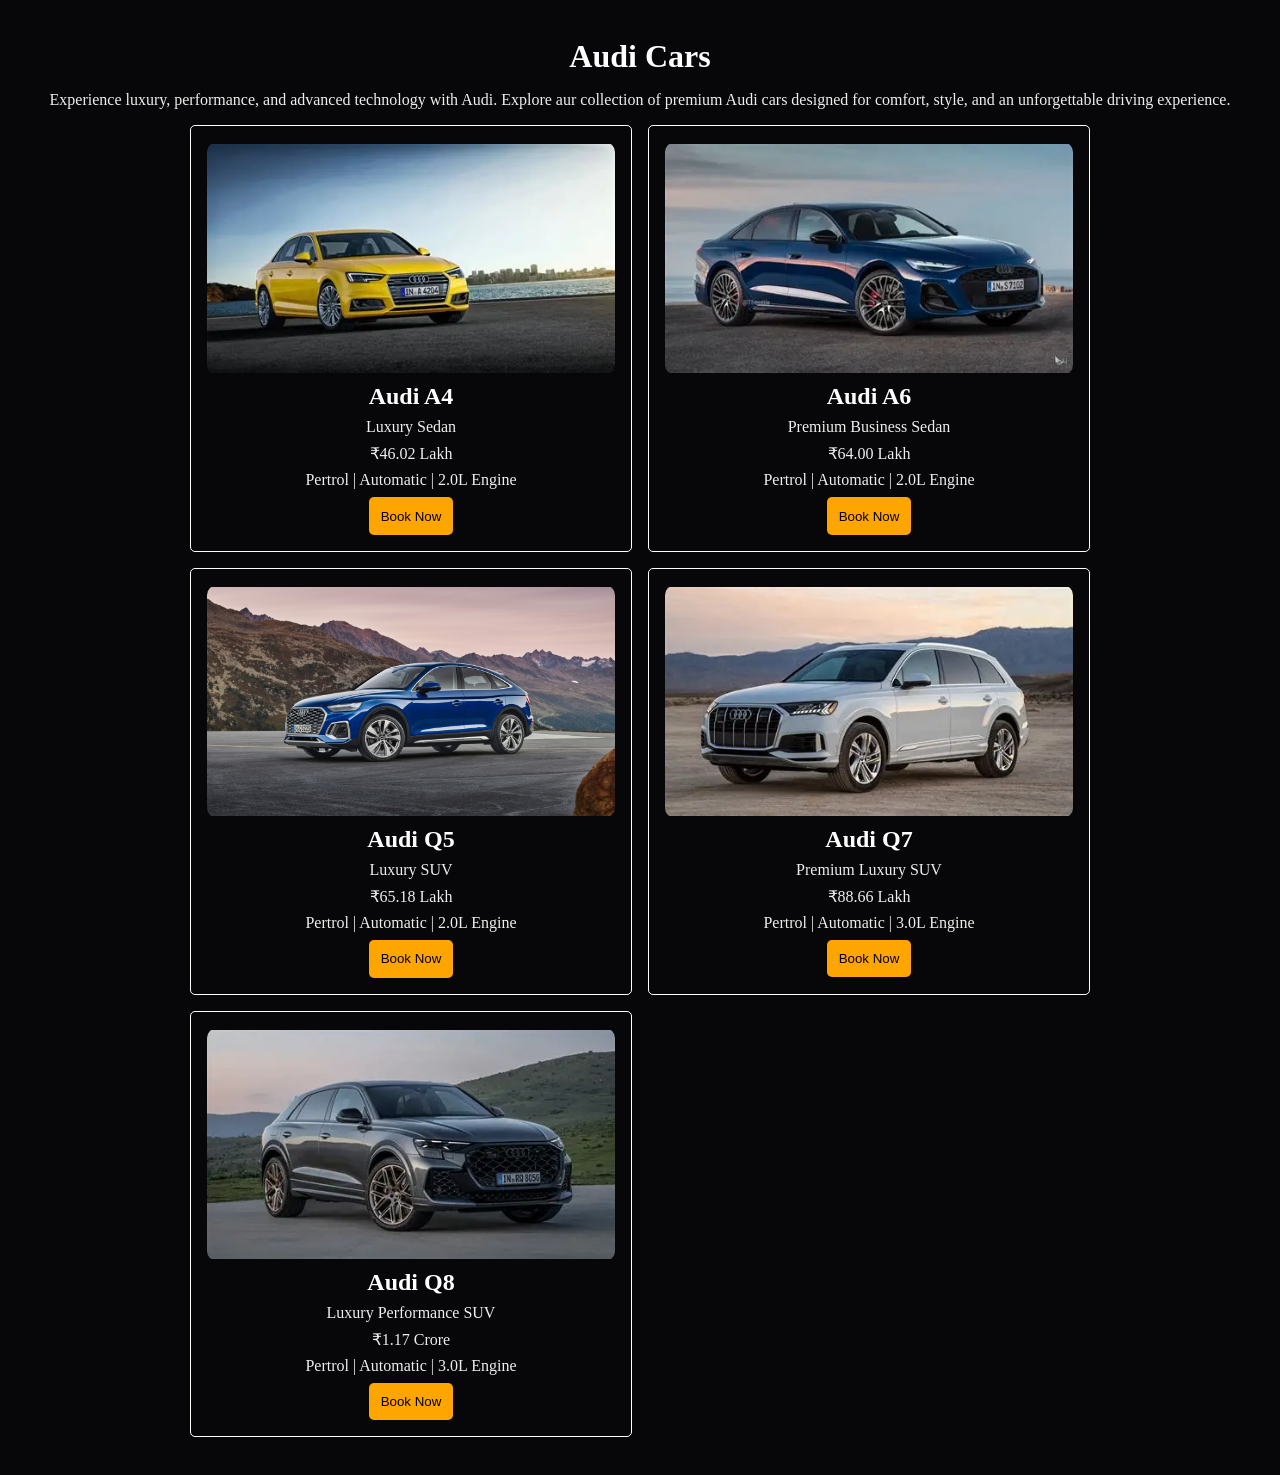
==== audi.html @ 96ca26fd "create audi car section" ====
<!doctype html>
<html lang="en">
  <head>
    <meta charset="UTF-8" />
    <meta name="viewport" content="width=device-width, initial-scale=1.0" />
    <title>Document</title>
    <link rel="stylesheet" href="audi.css" />
  </head>
  <body>
    <h1 class="audi_title">Audi Cars</h1>
    <p class="audi_description">
      Experience luxury, performance, and advanced technology with Audi. Explore
      aur collection of premium Audi cars designed for comfort, style, and an
      unforgettable driving experience.
    </p>
    <section class="cars_card_section">
      <div class="car_card">
        <div class="img_cont">
          <img src="images/audiA4.webp" alt="Audi A4 images" />
        </div>
        <h2 class="car_name">Audi A4</h2>
        <p class="info_cars">Luxury Sedan</p>
        <p class="info_cars">&#8377;46.02 Lakh</p>
        <p class="info_cars">Pertrol | Automatic | 2.0L Engine</p>
        <button class="book_now">Book Now</button>
      </div>
      <div class="car_card">
        <div class="img_cont">
          <img src="images/audiA6.webp" alt="Audi A6 images" />
        </div>
        <h2 class="car_name">Audi A6</h2>
        <p class="info_cars">Premium Business Sedan</p>
        <p class="info_cars">&#8377;64.00 Lakh</p>
        <p class="info_cars">Pertrol | Automatic | 2.0L Engine</p>
        <button class="book_now">Book Now</button>
      </div>
      <div class="car_card">
        <div class="img_cont">
          <img src="images/audiQ5.jpg" alt="AudiQ5 images" />
        </div>
        <h2 class="car_name">Audi Q5</h2>
        <p class="info_cars">Luxury SUV</p>
        <p class="info_cars">&#8377;65.18 Lakh</p>
        <p class="info_cars">Pertrol | Automatic | 2.0L Engine</p>
        <button class="book_now">Book Now</button>
      </div>
      <div class="car_card">
        <div class="img_cont">
          <img src="images/audiQ7.webp" alt="AudiQ7 images" />
        </div>
        <h2 class="car_name">Audi Q7</h2>
        <p class="info_cars">Premium Luxury SUV</p>
        <p class="info_cars">&#8377;88.66 Lakh</p>
        <p class="info_cars">Pertrol | Automatic | 3.0L Engine</p>
        <button class="book_now">Book Now</button>
      </div>
      <div class="car_card">
        <div class="img_cont">
          <img src="images/audiQ8.webp" alt="AudiQ8 images" />
        </div>
        <h2 class="car_name">Audi Q8</h2>
        <p class="info_cars">Luxury Performance SUV</p>
        <p class="info_cars">&#8377;1.17 Crore</p>
        <p class="info_cars">Pertrol | Automatic | 3.0L Engine</p>
        <button class="book_now">Book Now</button>
      </div>
    </section>
  </body>
</html>
---- audi.css ----
*{
  margin : 0;
  padding : 0;
  box-sizing : border-box;
}
body{
  padding : 3%;
  background-color : #070709;
}
.audi_title{
  text-align : center;
  margin-bottom : 1rem;
  color : white;
}
.audi_description{
  color : #eeeeee;
  text-align : center;
  margin-bottom : 1rem;
}
.cars_card_section{
  width : 100%;
  display : grid;
  grid-template-columns : repeat(auto-fit,minmax(360px,1fr));
  max-width : 900px;
  margin : auto;
  gap : 1rem;
}
.car_card{
  text-align : center;
  display : flex;
  flex-direction : column;
  justify-content : center;
  align-items : center;
  gap : 0.5rem;
  border : 1px solid white;
  padding : 1rem;
  border-radius : 5px;
}
.img_cont{
  overflow : hidden;
  border-radius : 10px;
}
.car_card img{
  object-fit : contain;
  height : 100%;
  width : 100%;
}
.car_name{
  color : white;
}
.info_cars{
  color : #eeeeee;
}
.book_now{
  padding : 0.7rem;
  border-radius : 5px;
  cursor : pointer;
  background : orange;
  outline : none;
  border : none;
}
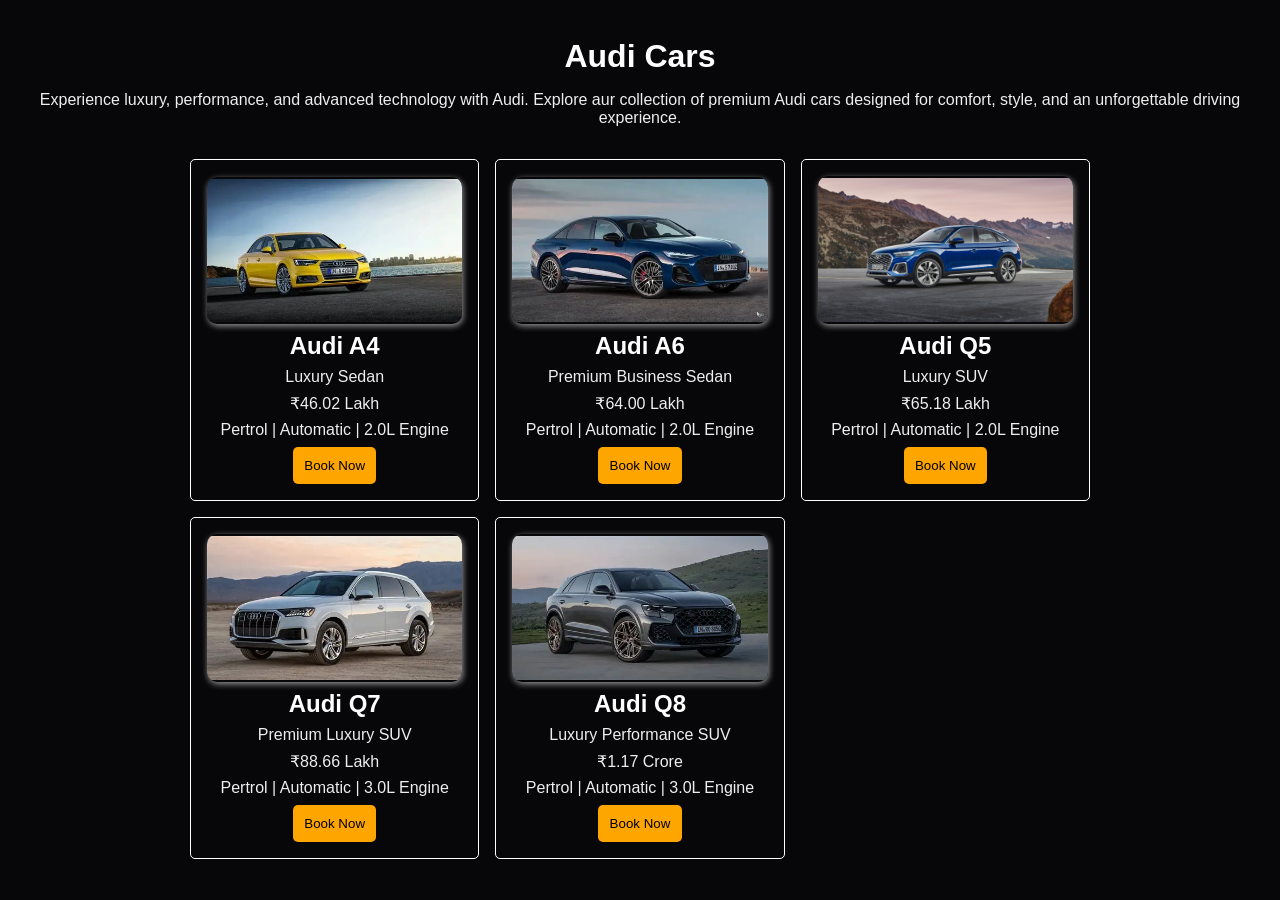
==== commit b5a2b02c: "create car shop website" ====
--- a/audi.html
+++ b/audi.html
@@ -4,64 +4,64 @@
     <meta charset="UTF-8" />
     <meta name="viewport" content="width=device-width, initial-scale=1.0" />
     <title>Document</title>
-    <link rel="stylesheet" href="audi.css" />
+    <link rel="stylesheet" href="car.css" />
   </head>
   <body>
-    <h1 class="audi_title">Audi Cars</h1>
-    <p class="audi_description">
+    <h1 class="car_title">Audi Cars</h1>
+    <p class="car_description">
       Experience luxury, performance, and advanced technology with Audi. Explore
       aur collection of premium Audi cars designed for comfort, style, and an
       unforgettable driving experience.
     </p>
-    <section class="cars_card_section">
+    <section class="car_section">
       <div class="car_card">
-        <div class="img_cont">
+        <div class="car_img">
           <img src="images/audiA4.webp" alt="Audi A4 images" />
         </div>
         <h2 class="car_name">Audi A4</h2>
-        <p class="info_cars">Luxury Sedan</p>
-        <p class="info_cars">&#8377;46.02 Lakh</p>
-        <p class="info_cars">Pertrol | Automatic | 2.0L Engine</p>
+        <p class="car_info">Luxury Sedan</p>
+        <p class="car_info">&#8377;46.02 Lakh</p>
+        <p class="car_info">Pertrol | Automatic | 2.0L Engine</p>
         <button class="book_now">Book Now</button>
       </div>
       <div class="car_card">
-        <div class="img_cont">
+        <div class="car_img">
           <img src="images/audiA6.webp" alt="Audi A6 images" />
         </div>
         <h2 class="car_name">Audi A6</h2>
-        <p class="info_cars">Premium Business Sedan</p>
-        <p class="info_cars">&#8377;64.00 Lakh</p>
-        <p class="info_cars">Pertrol | Automatic | 2.0L Engine</p>
+        <p class="car_info">Premium Business Sedan</p>
+        <p class="car_info">&#8377;64.00 Lakh</p>
+        <p class="car_info">Pertrol | Automatic | 2.0L Engine</p>
         <button class="book_now">Book Now</button>
       </div>
       <div class="car_card">
-        <div class="img_cont">
+        <div class="car_img">
           <img src="images/audiQ5.jpg" alt="AudiQ5 images" />
         </div>
         <h2 class="car_name">Audi Q5</h2>
-        <p class="info_cars">Luxury SUV</p>
-        <p class="info_cars">&#8377;65.18 Lakh</p>
-        <p class="info_cars">Pertrol | Automatic | 2.0L Engine</p>
+        <p class="car_info">Luxury SUV</p>
+        <p class="car_info">&#8377;65.18 Lakh</p>
+        <p class="car_info">Pertrol | Automatic | 2.0L Engine</p>
         <button class="book_now">Book Now</button>
       </div>
       <div class="car_card">
-        <div class="img_cont">
+        <div class="car_img">
           <img src="images/audiQ7.webp" alt="AudiQ7 images" />
         </div>
         <h2 class="car_name">Audi Q7</h2>
-        <p class="info_cars">Premium Luxury SUV</p>
-        <p class="info_cars">&#8377;88.66 Lakh</p>
-        <p class="info_cars">Pertrol | Automatic | 3.0L Engine</p>
+        <p class="car_info">Premium Luxury SUV</p>
+        <p class="car_info">&#8377;88.66 Lakh</p>
+        <p class="car_info">Pertrol | Automatic | 3.0L Engine</p>
         <button class="book_now">Book Now</button>
       </div>
       <div class="car_card">
-        <div class="img_cont">
+        <div class="car_img">
           <img src="images/audiQ8.webp" alt="AudiQ8 images" />
         </div>
         <h2 class="car_name">Audi Q8</h2>
-        <p class="info_cars">Luxury Performance SUV</p>
-        <p class="info_cars">&#8377;1.17 Crore</p>
-        <p class="info_cars">Pertrol | Automatic | 3.0L Engine</p>
+        <p class="car_info">Luxury Performance SUV</p>
+        <p class="car_info">&#8377;1.17 Crore</p>
+        <p class="car_info">Pertrol | Automatic | 3.0L Engine</p>
         <button class="book_now">Book Now</button>
       </div>
     </section>
--- a/car.css
+++ b/car.css
@@ -0,0 +1,68 @@
+*{
+  margin : 0;
+  padding : 0;
+  box-sizing : border-box;
+  font-family : Arial, Helvetica, sans-serif;
+}
+body{
+   padding : 3%;
+  background-color : #070709;
+}
+.car_title{
+   text-align : center;
+  margin-bottom : 1rem;
+  color : white;
+}
+.car_description{
+  color : #eeeeee;
+  text-align : center;
+  margin-bottom : 1rem;
+}
+.car_section{
+   width : 100%;
+  display : grid;
+  grid-template-columns : repeat(auto-fit,minmax(250px,1fr));
+  max-width : 900px;
+  margin : auto;
+  gap : 1rem;
+  margin-top : 2rem;
+}
+.car_card{
+  text-align : center;
+  display : flex;
+  flex-direction : column;
+  justify-content : center;
+  align-items : center;
+  gap : 0.5rem;
+  border : 1px solid white;
+  padding : 1rem;
+  border-radius : 5px;
+}
+.car_img{
+   overflow : hidden;
+  border-radius : 10px;
+  box-shadow : 1px 2px 6px rgba(255, 255, 255, 0.58);
+}
+.car_img img{
+  object-fit : contain;
+  height : 100%;
+  width : 100%;
+}
+.car_name{
+   color : white;
+}
+.car_info{
+   color : #eeeeee;
+}
+.book_now{
+  padding : 0.7rem;
+  border-radius : 5px;
+  cursor : pointer;
+  background : orange;
+  outline : none;
+  border : none;
+  transition : 0.3s ease;
+}
+.book_now:hover{
+  background : rgb(237, 175, 58);
+}
